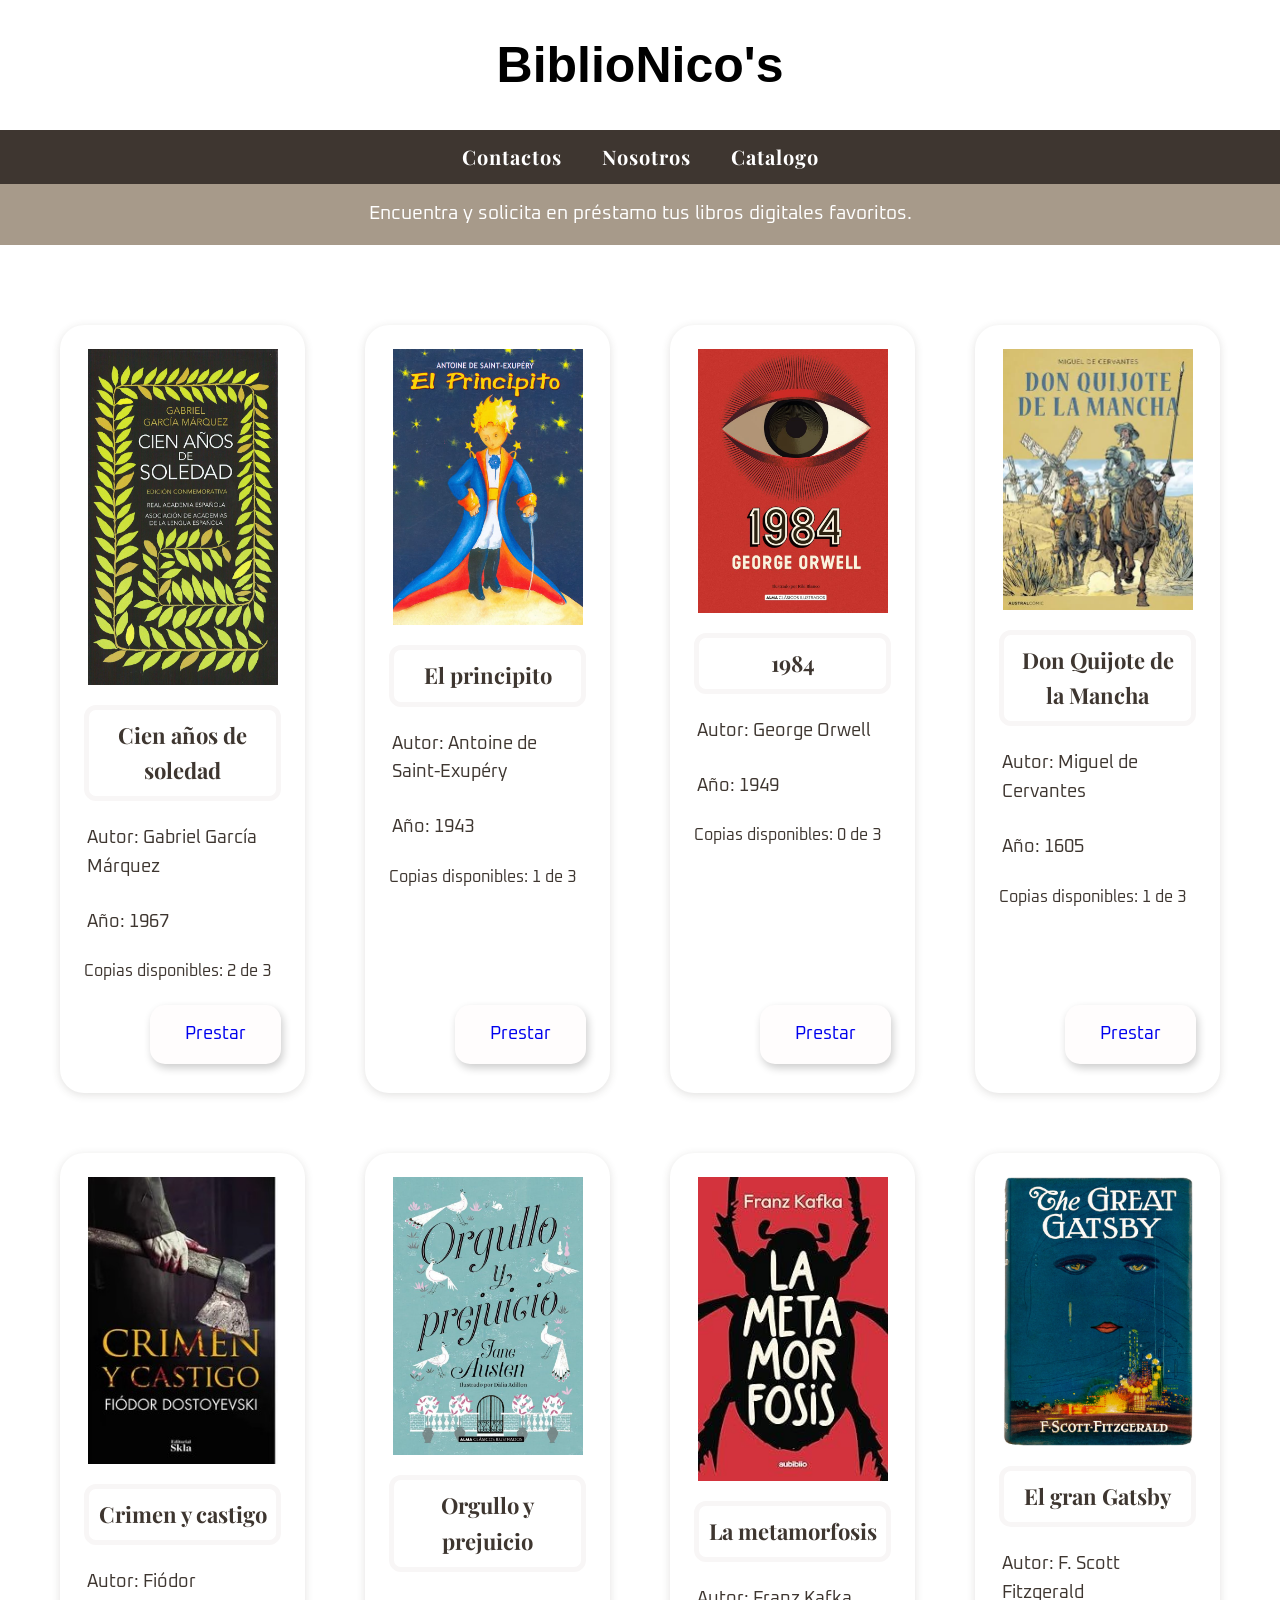
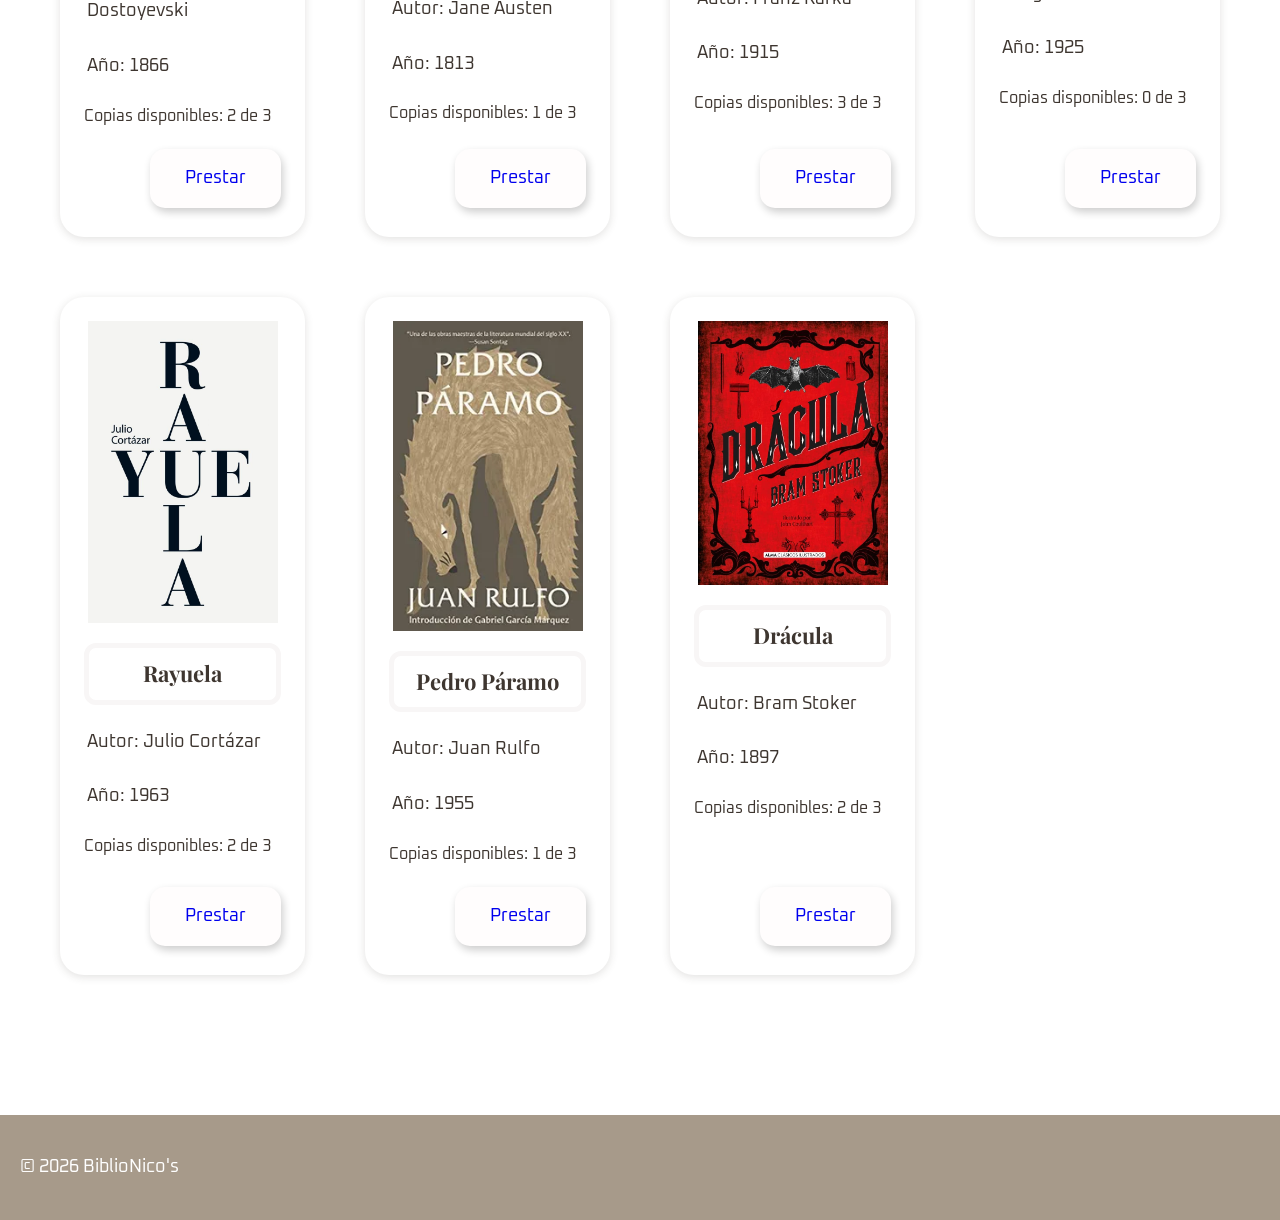
==== index.html @ f0444aaa "mi_biblioteca" ====
<!DOCTYPE html>
<html lang="es">
<head>
    <meta charset="UTF-8">
    <meta name="viewport" content="width=device-width, initial-scale=1.0">
    <link rel="preconnect" href="https://fonts.googleapis.com">
<link rel="preconnect" href="https://fonts.gstatic.com" crossorigin>
<link href="https://fonts.googleapis.com/css2?family=Oxanium:wght@200..800&family=Playfair+Display:ital,wght@0,400..900;1,400..900&display=swap" 
      rel="stylesheet">
    <link rel="stylesheet" href="estilos.css">
    <link rel="stylesheet" href="https://cdn.jsdelivr.net/npm/bootstrap-icons@1.11.3/font/bootstrap-icons.min.css">
    <title>BiblioNico's</title>
</head>
<body>
    <h1 id="titulo1">BiblioNico's</h1>
    <header>
        <nav><a href="contacto.html"></i>Contactos</a>
             <a href="contacto.html"></i>Nosotros</a>
             <a href="catalogo.html"></i>Catalogo</a>
        </nav>
    </header>

    <main>

    <section class="catalogo">
        <p class="tipo1">Encuentra y solicita en préstamo tus libros digitales favoritos.</p>

        <div class="contenedor-libros">

            <article class="libro">
                <div class="libro-info">
                    <img src="Portadas/cien-anos.jpg" alt="Portada del libro Cien años de soledad">
                    <h3>  Cien años de soledad  </h3>
                    <p class="autor">Autor: Gabriel García Márquez</p>
                    <p class="detalle">Año: 1967</p>
                    <span class="estado-disponible">Copias disponibles: 2 de 3</span>
                    <a href="contacto.html" class="btn-prestar"></i>Prestar</a>
                </div>
            </article>

            <article class="libro">
                <div class="libro-info">
                    <img src="Portadas/principito.jpg" alt="Portada del principito">
                    <h3>   El principito    </h3>
                    <p class="autor">Autor: Antoine de Saint-Exupéry</p>
                    <p class="detalle">Año: 1943</p>
                    <span class="estado-disponible">Copias disponibles: 1 de 3</span>
                    <a href="contacto.html" class="btn-prestar"></i> Prestar</a>
                </div>
            </article>

            <article class="libro">
                <div class="libro-info">
                    <img src="Portadas/1984.jpg" alt="Portada de 1984">
                    <h3>    1984    </h3>
                    <p class="autor">Autor: George Orwell</p>
                    <p class="detalle">Año: 1949</p>
                    <span class="estado-disponible">Copias disponibles: 0 de 3</span>
                    <a href="contacto.html" class="btn-prestar"></i> Prestar</a>
                </div>
            </article>

            <article class="libro">
                <div class="libro-info">
                    <img src="Portadas/donquijote.jpg" alt="Portada de quijote">
                    <h3>    Don Quijote de la Mancha   </h3>
                    <p class="autor">Autor: Miguel de Cervantes</p>
                    <p class="detalle">Año: 1605</p>
                    <span class="estado-disponible">Copias disponibles: 1 de 3</span>
                    <a href="contacto.html" class="btn-prestar"></i> Prestar</a>
                </div>
            </article>

            <article class="libro">
                <div class="libro-info">
                    <img src="Portadas/crimen_castigo.jpg" alt="Portada de Crimen y castigo">
                    <h3>    Crimen y castigo    </h3>
                    <p class="autor">Autor: Fiódor Dostoyevski</p>
                    <p class="detalle">Año: 1866</p>
                    <span class="estado-disponible">Copias disponibles: 2 de 3</span>
                    <a href="contacto.html" class="btn-prestar"> Prestar</a>
                </div>
            </article>

            <article class="libro">
                <div class="libro-info">
                    <img src="Portadas/orgullo_prejuicio.jpg" alt="Portada de Orgullo y prejuicio">
                    <h3>    Orgullo y prejuicio </h3>
                    <p class="autor">Autor: Jane Austen</p>
                    <p class="detalle">Año: 1813</p>
                    <span class="estado-disponible">Copias disponibles: 1 de 3</span>
                    <a href="contacto.html" class="btn-prestar"> Prestar</a>
                </div>
            </article>

            <article class="libro">
                <div class="libro-info">
                    <img src="Portadas/metamorfosis.jpg" alt="Portada de La metamorfosis">
                    <h3>    La metamorfosis </h3>
                    <p class="autor">Autor: Franz Kafka</p>
                    <p class="detalle">Año: 1915</p>
                    <span class="estado-disponible">Copias disponibles: 3 de 3</span>
                    <a href="contacto.html" class="btn-prestar"> Prestar</a>
                </div>
            </article>

            <article class="libro">
                <div class="libro-info">
                    <img src="Portadas/the_great.jpg" alt="Portada de El gran Gatsby">
                    <h3>    El gran Gatsby  </h3>
                    <p class="autor">Autor: F. Scott Fitzgerald</p>
                    <p class="detalle">Año: 1925</p>
                    <span class="estado-disponible">Copias disponibles: 0 de 3</span>
                    <a href="contacto.html" class="btn-prestar"> Prestar</a>
                </div>
            </article>

            <article class="libro">
                <div class="libro-info">
                    <img src="Portadas/rayuela.png" alt="Portada de Rayuela">
                    <h3>    Rayuela </h3>
                    <p class="autor">Autor: Julio Cortázar</p>
                    <p class="detalle">Año: 1963</p>
                    <span class="estado-disponible">Copias disponibles: 2 de 3</span>
                    <a href="contacto.html" class="btn-prestar"> Prestar</a>
                </div>
            </article>

            <article class="libro">
                <div class="libro-info">
                    <img src="Portadas/pedro_paramo.png" alt="Portada de Pedro Páramo">
                    <h3>    Pedro Páramo    </h3>
                    <p class="autor">Autor: Juan Rulfo</p>
                    <p class="detalle">Año: 1955</p>
                    <span class="estado-disponible">Copias disponibles: 1 de 3</span>
                    <a href="contacto.html" class="btn-prestar"> Prestar</a>
                </div>
            </article>

            <article class="libro">
                <div class="libro-info">
                    <img src="Portadas/dracula.jpg" alt="Portada de Drácula">
                    <h3>    Drácula </h3>
                    <p class="autor">Autor: Bram Stoker</p>
                    <p class="detalle">Año: 1897</p>
                    <span class="estado-disponible">Copias disponibles: 2 de 3</span>
                    <a href="contacto.html" class="btn-prestar"> Prestar</a>
                </div>
            </article>

        </div>
    </section>
    </main>
    <footer>
        <p> &copy; 2026 BiblioNico's</p>
    </footer>
</body>
</html>
---- estilos.css ----
* {
    box-sizing: border-box;
}

body{
    background-color:white;
    color:var(--oscuro);
    font-family: 'Oxanium', Arial, sans-serif;
    line-height: 1.6;

    margin: 0;
}

footer{
    background-color:#A79A8A;
    padding: 20px;
    margin: 80px 0 0 0;
}
footer p {
    color:white;
    font-size:18px;
}

:root {
    --fondo: #C7D3DB;
    --taupe: #A79A8A;
    --acento: #FCF7DF;
    --oscuro: #3E3630;
    --tarjeta: #FFFFFF;
}

main {
    margin: 0;
    padding: 20px;
}

.catalogo {
    display: block;
}

.contenedor-libros {
    display: grid;
    grid-template-columns: repeat(4, 1fr);
    gap: 60px;
    padding: 40px;
}

@media (max-width: 1100px) {
    .contenedor-libros {
        grid-template-columns: repeat(3, 1fr);
    }
}

@media (max-width: 900px) {
    .contenedor-libros {
        grid-template-columns: repeat(2, 1fr);
    }
}

@media (max-width: 560px) {
    .contenedor-libros {
        grid-template-columns: 1fr;
    }
}

.libro {
    background-color: var(--tarjeta);
    border-radius: 24px;
    overflow: hidden;
    box-shadow: 0 2px 8px rgba(62, 54, 48, 0.15);
    padding: 24px;
}

.tipo1{
    box-sizing: border-box;
    margin: -20px -20px 40px -20px;
    padding: 15px;

    background-color:#A79A8A;
    text-align: center;
    font-size: 1.2rem;
    color:rgb(255, 255, 255);
}

.tabla{
    margin-top: 60px;
}

h1, h2 {
    font-family: 'Playfair Display', serif;
    margin-bottom: 0;
}

#titulo1 {
    text-align: center;
    color:#000000;
    font-size: 50px;
    padding: 25px;
    margin:auto;
    background-color:white;
    font-family: Arial;
}
#subtitulo{
    color:rgb(4, 0, 8);
}

.article div img {
    width: 150px;
    height: auto;
    font-family: 'Playfair Display', serif;
    border-radius: 8px; 
}

table{
    border-collapse: collapse;
    width: 40%;
}
th,td{
    border: 1px solid black;
    padding: 8px;
    text-align:left;
}
th {
    background-color: #fafafa;
    color: rgb(17, 17, 17);
}
tr:nth-child(even) {
    background-color: #fafafa;
}

caption {
    background-color: #f5f5f5f8;
    color: rgb(0, 0, 0);
    padding: 10px;
    font-size: 20px;
    font-weight: bold;
    border: 1px solid black;
    border-bottom: none;
}

header a {
    text-decoration: none;
    text-align: center;
}

.contenedor-libros a{
    text-decoration: none;
}

a:hover {
    color:#A79A8A;
    text-decoration: underline;
}

a:active {
    color: rgb(8, 0, 0);
}

.libro img{
    width: 190px;
    max-width: 100%;
    height: auto;
    transition: transform 0.4s ease;
    display: block;
    margin: 0 auto;
}

header{
    margin-bottom: 0;
    background-color:#3E3630;
    margin: 0px;
    padding: 11px;
    box-sizing: border-box;
}

nav {
    display: flex;             
    justify-content: center;  
    gap: 40px;
    margin-bottom: 0;
    padding-bottom: 0;
}

nav a {
    font-family: 'Playfair Display', serif;
    font-size: 20px;
    font-weight: bold;
    letter-spacing: 1px;
    text-decoration: none;
    color: white;
    text-decoration: none; 
    font-weight: bold;     
}

.libro-info{
    display: flex;
    flex-direction: column;
    justify-content: center;
    gap: 20px;
    flex-wrap: wrap;
    height: 100%;
}

.libro h3 {
    font-family: 'Playfair Display', serif;
    font-size: 22px;
    margin: 0;
    padding: 8px;
    border: 5px solid #f8f6f6;
    border-radius: 12px;
    text-align: center;
}

.libro-info p {
    margin: 3px;
    font-size: 18px;
}

.btn-prestar {
    margin-top: auto;
    align-self: flex-end;
    margin-bottom: 5px;
    border-radius: 15px;
    border: 3px ;
    text-decoration: none;
    background-color: rgb(255, 253, 253);
    padding: 15px 35px;
    font-size: 18px;
    box-shadow: 2px 4px 8px rgba(0, 0, 0, 0.2);
}

.btn-prestar:hover,
.btn-prestar:active {
    text-decoration: none;
}

.btn-prestar:hover {
    background-color:var(--acento);
    color: var(--oscuro);
}
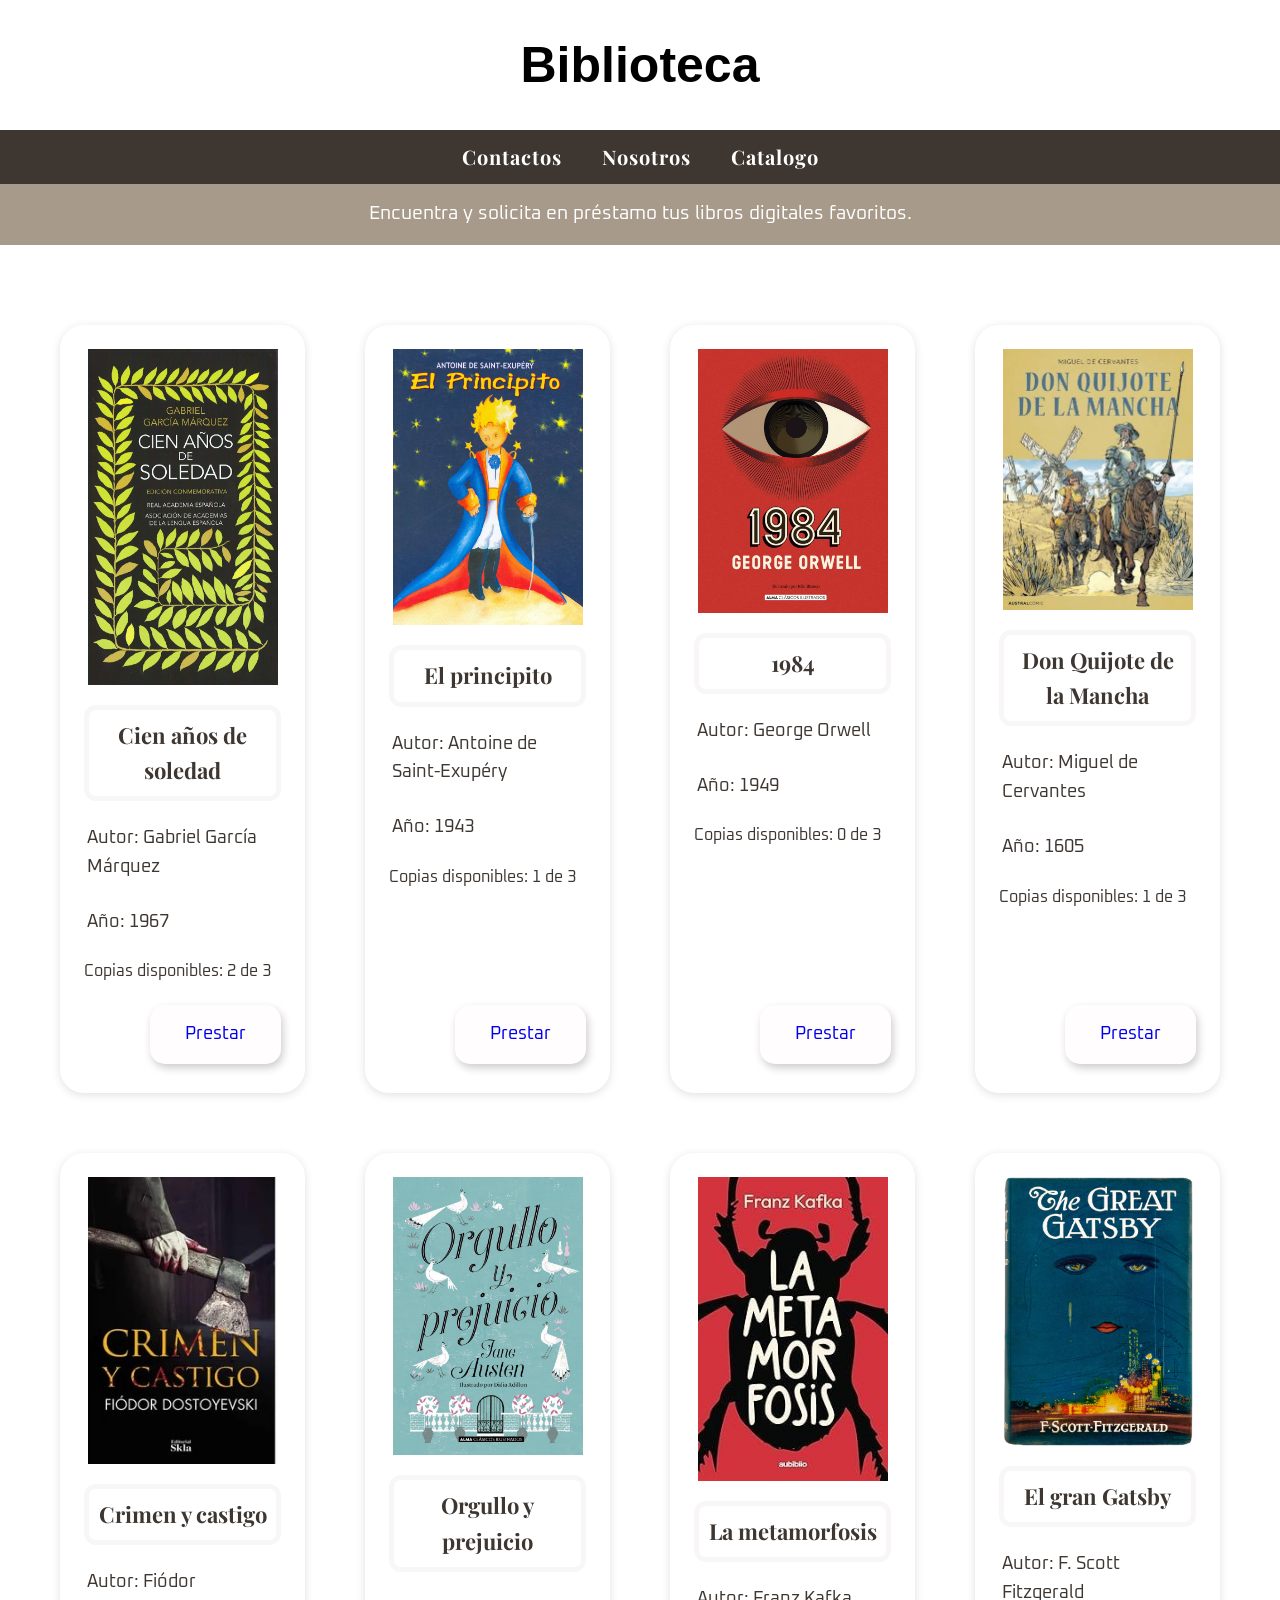
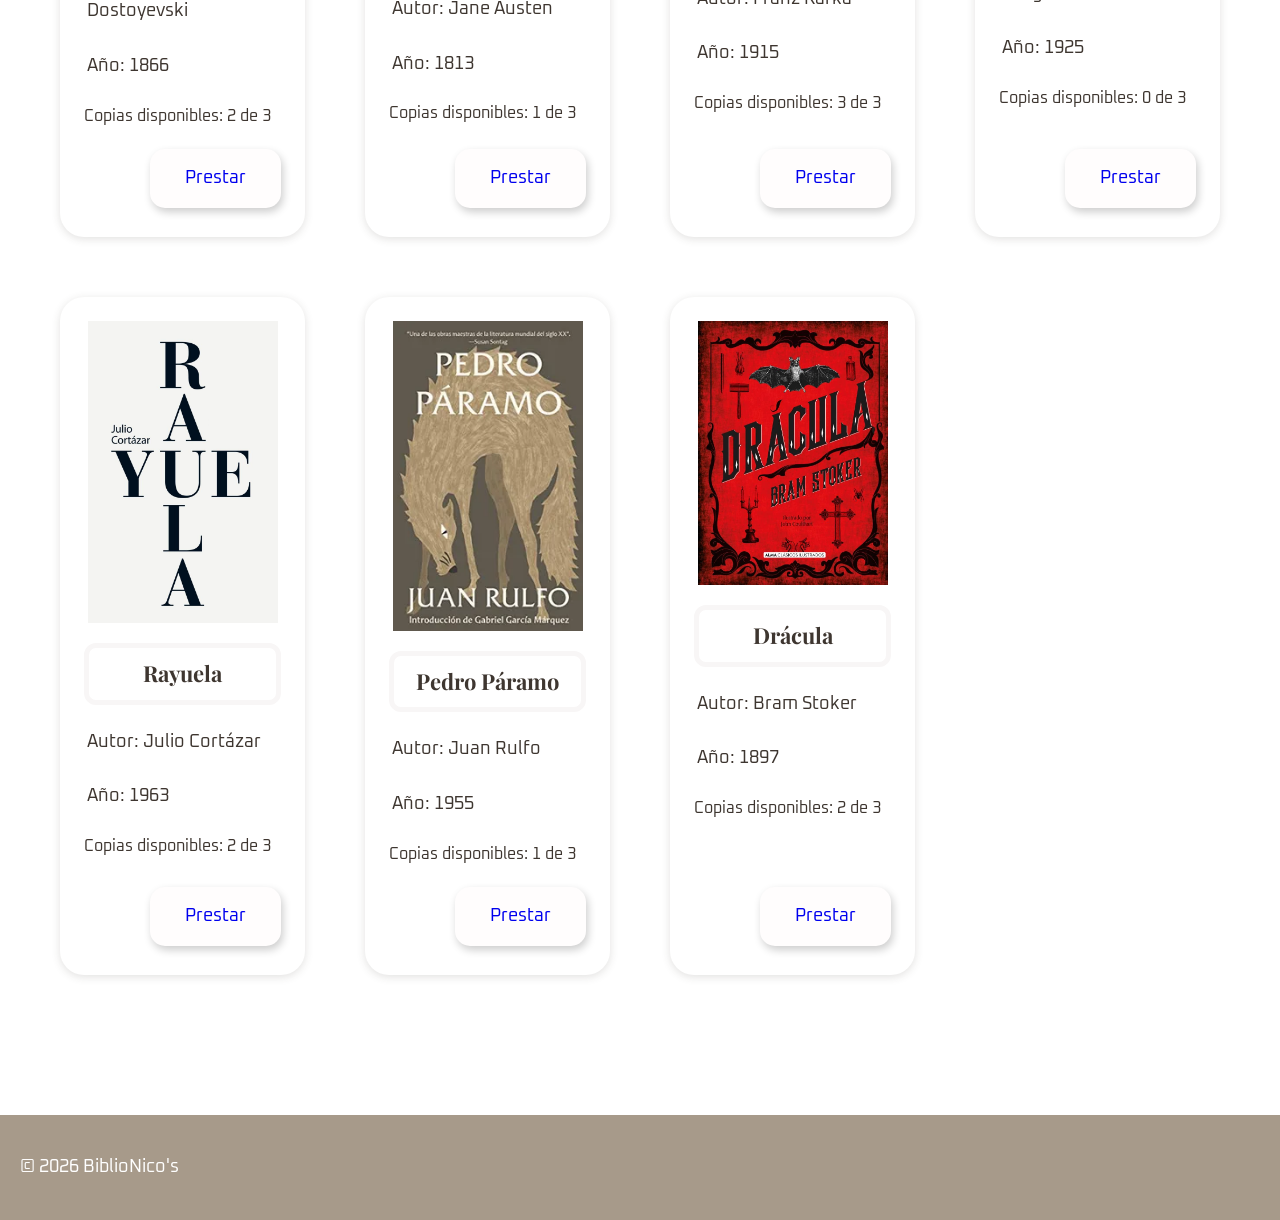
==== commit b0596ed3: "prueba" ====
--- a/index.html
+++ b/index.html
@@ -12,7 +12,7 @@
     <title>BiblioNico's</title>
 </head>
 <body>
-    <h1 id="titulo1">BiblioNico's</h1>
+    <h1 id="titulo1">Biblioteca</h1>
     <header>
         <nav><a href="contacto.html"></i>Contactos</a>
              <a href="contacto.html"></i>Nosotros</a>
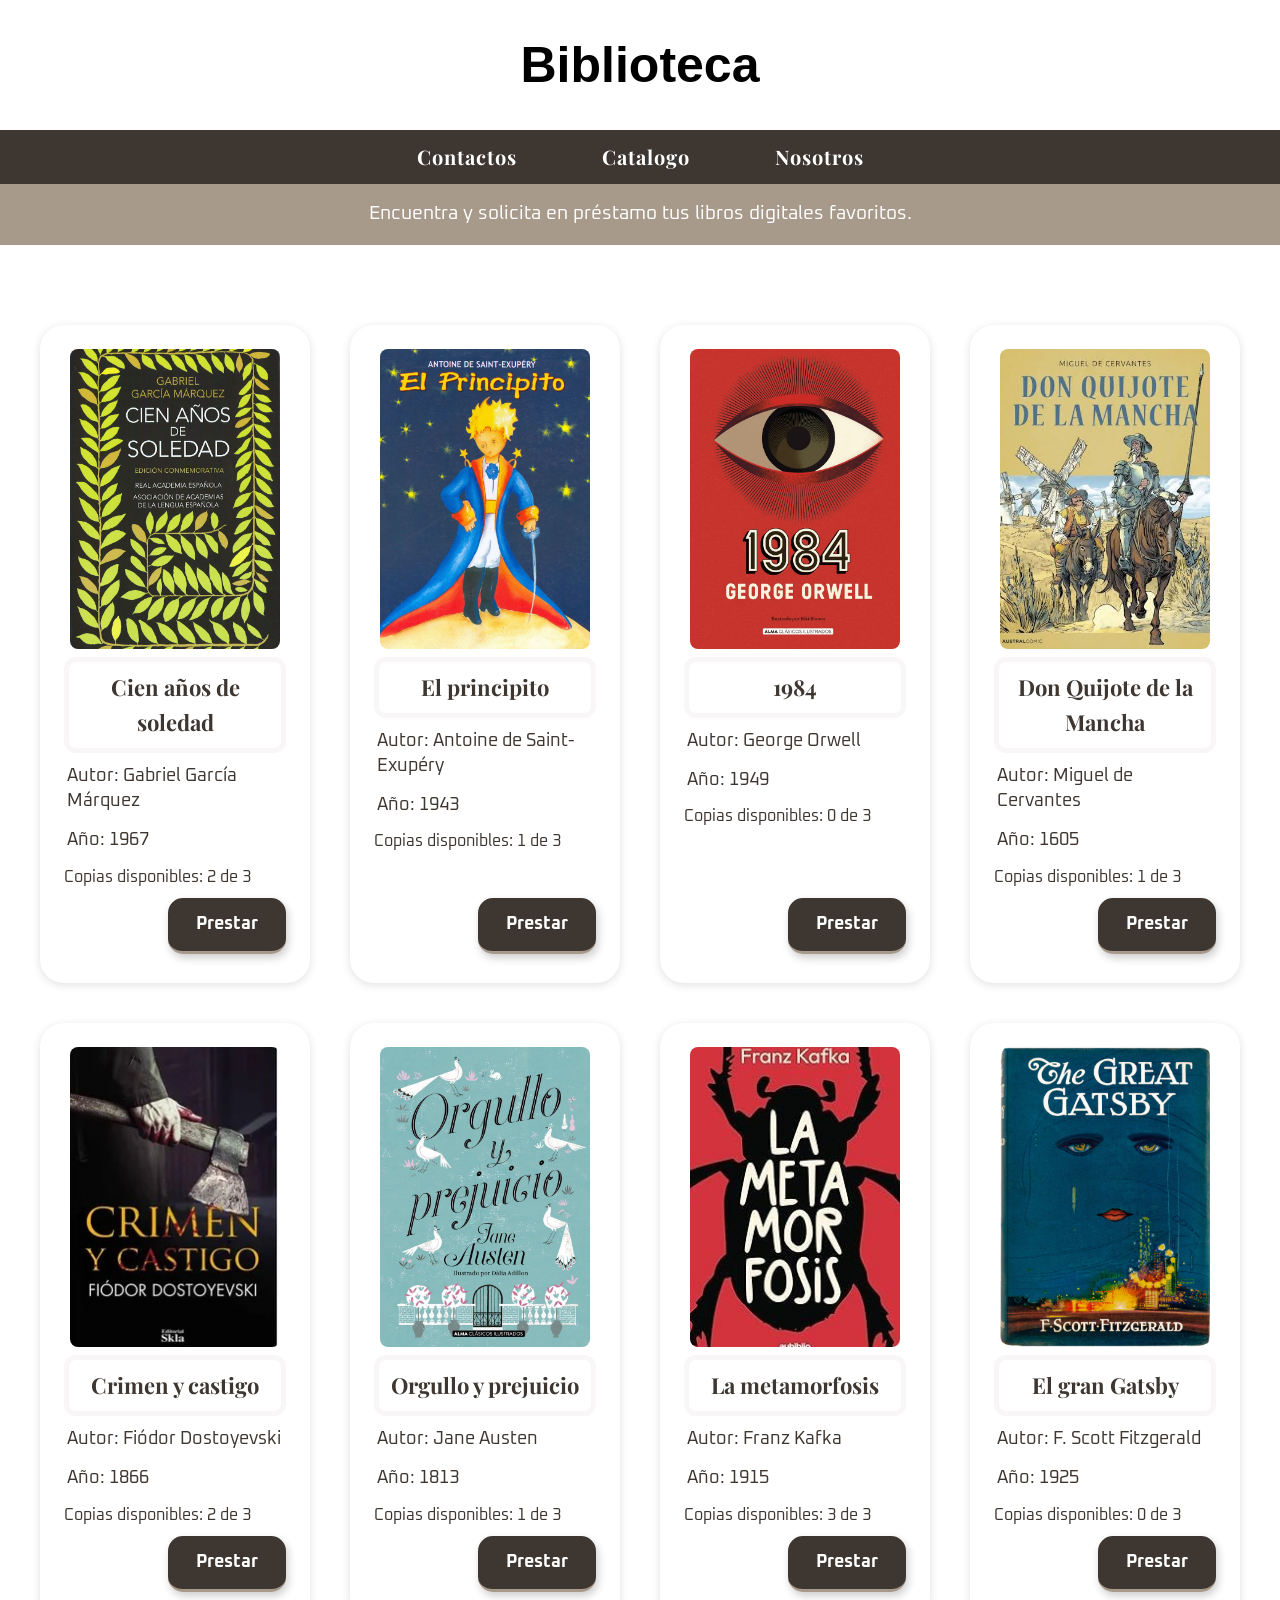
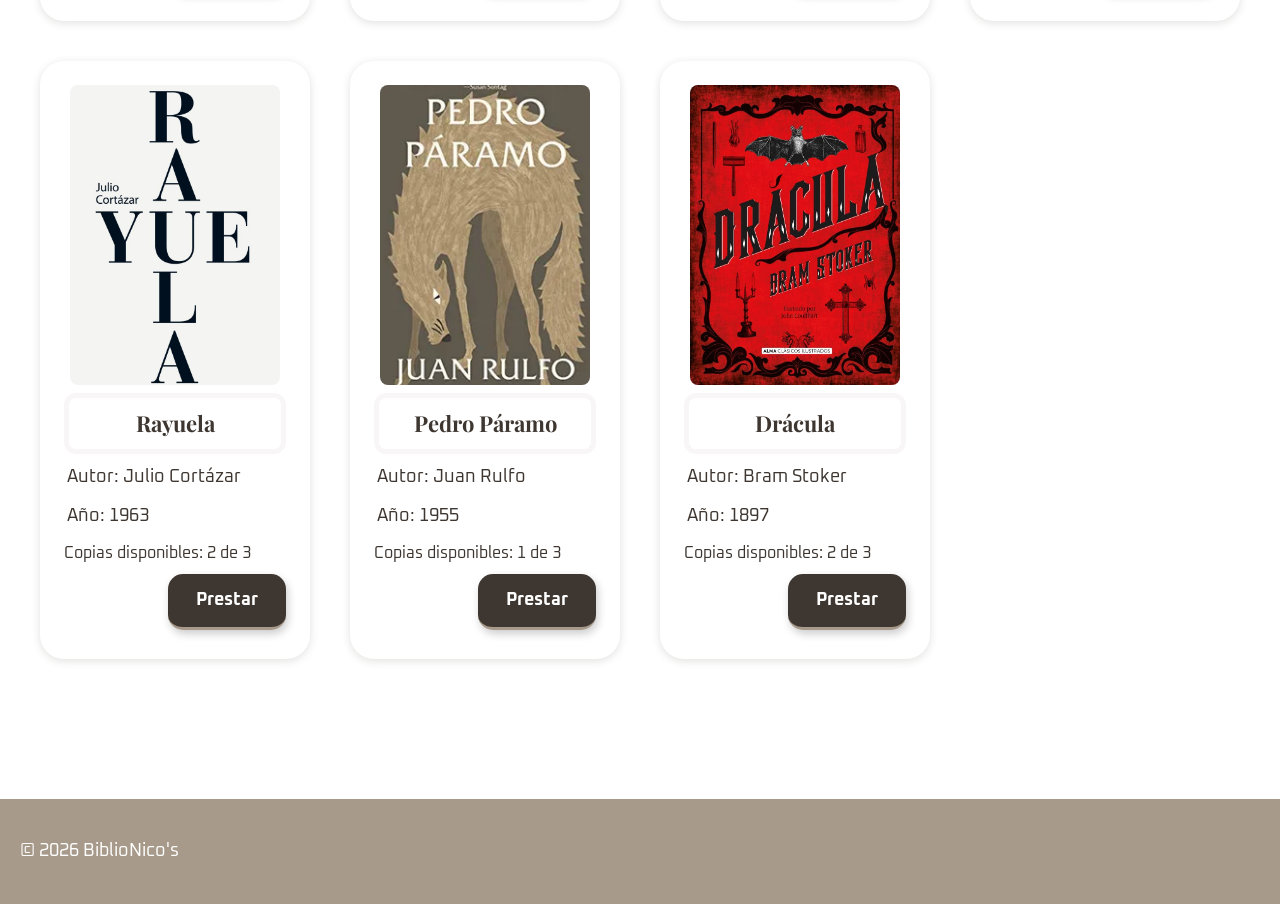
==== commit ea7cfc9a: "avance minimo" ====
--- a/index.html
+++ b/index.html
@@ -1,158 +1,174 @@
 <!DOCTYPE html>
 <html lang="es">
 <head>
+    <!-- ===== HEAD / METADATOS ===== -->
     <meta charset="UTF-8">
     <meta name="viewport" content="width=device-width, initial-scale=1.0">
     <link rel="preconnect" href="https://fonts.googleapis.com">
-<link rel="preconnect" href="https://fonts.gstatic.com" crossorigin>
-<link href="https://fonts.googleapis.com/css2?family=Oxanium:wght@200..800&family=Playfair+Display:ital,wght@0,400..900;1,400..900&display=swap" 
-      rel="stylesheet">
+    <link rel="preconnect" href="https://fonts.gstatic.com" crossorigin>
+    <link href="https://fonts.googleapis.com/css2?family=Oxanium:wght@200..800&family=Playfair+Display:ital,wght@0,400..900;1,400..900&display=swap"
+          rel="stylesheet">
     <link rel="stylesheet" href="estilos.css">
     <link rel="stylesheet" href="https://cdn.jsdelivr.net/npm/bootstrap-icons@1.11.3/font/bootstrap-icons.min.css">
     <title>BiblioNico's</title>
 </head>
 <body>
+    <!-- ===== TÍTULO PRINCIPAL ===== -->
     <h1 id="titulo1">Biblioteca</h1>
+
+    <!-- ===== HEADER / NAVEGACIÓN ===== -->
     <header>
-        <nav><a href="contacto.html"></i>Contactos</a>
-             <a href="contacto.html"></i>Nosotros</a>
-             <a href="catalogo.html"></i>Catalogo</a>
+        <nav>
+            <a href="contacto.html">Contactos</a>
+            <a href="catalogo.html">Catalogo</a>
+            <a href="contacto.html">Nosotros</a>
         </nav>
     </header>
 
+    <!-- ===== MAIN / CATÁLOGO DE LIBROS ===== -->
     <main>
+        <section class="catalogo">
+            <p class="tipo1">Encuentra y solicita en préstamo tus libros digitales favoritos.</p>
 
-    <section class="catalogo">
-        <p class="tipo1">Encuentra y solicita en préstamo tus libros digitales favoritos.</p>
+            <div class="contenedor-libros">
+                <!-- Libro: Cien años de soledad -->
+                <article class="libro">
+                    <div class="libro-info">
+                        <img src="Portadas/cien-anos.jpg" alt="Portada del libro Cien años de soledad">
+                        <h3>Cien años de soledad</h3>
+                        <p class="autor">Autor: Gabriel García Márquez</p>
+                        <p class="detalle">Año: 1967</p>
+                        <span class="estado-disponible">Copias disponibles: 2 de 3</span>
+                        <a href="contacto.html" class="btn-prestar">Prestar</a>
+                    </div>
+                </article>
 
-        <div class="contenedor-libros">
+                <!-- Libro: El principito -->
+                <article class="libro">
+                    <div class="libro-info">
+                        <img src="Portadas/principito.jpg" alt="Portada del principito">
+                        <h3>El principito</h3>
+                        <p class="autor">Autor: Antoine de Saint-Exupéry</p>
+                        <p class="detalle">Año: 1943</p>
+                        <span class="estado-disponible">Copias disponibles: 1 de 3</span>
+                        <a href="contacto.html" class="btn-prestar">Prestar</a>
+                    </div>
+                </article>
 
-            <article class="libro">
-                <div class="libro-info">
-                    <img src="Portadas/cien-anos.jpg" alt="Portada del libro Cien años de soledad">
-                    <h3>  Cien años de soledad  </h3>
-                    <p class="autor">Autor: Gabriel García Márquez</p>
-                    <p class="detalle">Año: 1967</p>
-                    <span class="estado-disponible">Copias disponibles: 2 de 3</span>
-                    <a href="contacto.html" class="btn-prestar"></i>Prestar</a>
-                </div>
-            </article>
+                <!-- Libro: 1984 -->
+                <article class="libro">
+                    <div class="libro-info">
+                        <img src="Portadas/1984.jpg" alt="Portada de 1984">
+                        <h3>1984</h3>
+                        <p class="autor">Autor: George Orwell</p>
+                        <p class="detalle">Año: 1949</p>
+                        <span class="estado-disponible">Copias disponibles: 0 de 3</span>
+                        <a href="contacto.html" class="btn-prestar">Prestar</a>
+                    </div>
+                </article>
 
-            <article class="libro">
-                <div class="libro-info">
-                    <img src="Portadas/principito.jpg" alt="Portada del principito">
-                    <h3>   El principito    </h3>
-                    <p class="autor">Autor: Antoine de Saint-Exupéry</p>
-                    <p class="detalle">Año: 1943</p>
-                    <span class="estado-disponible">Copias disponibles: 1 de 3</span>
-                    <a href="contacto.html" class="btn-prestar"></i> Prestar</a>
-                </div>
-            </article>
+                <!-- Libro: Don Quijote de la Mancha -->
+                <article class="libro">
+                    <div class="libro-info">
+                        <img src="Portadas/donquijote.jpg" alt="Portada de quijote">
+                        <h3>Don Quijote de la Mancha</h3>
+                        <p class="autor">Autor: Miguel de Cervantes</p>
+                        <p class="detalle">Año: 1605</p>
+                        <span class="estado-disponible">Copias disponibles: 1 de 3</span>
+                        <a href="contacto.html" class="btn-prestar">Prestar</a>
+                    </div>
+                </article>
 
-            <article class="libro">
-                <div class="libro-info">
-                    <img src="Portadas/1984.jpg" alt="Portada de 1984">
-                    <h3>    1984    </h3>
-                    <p class="autor">Autor: George Orwell</p>
-                    <p class="detalle">Año: 1949</p>
-                    <span class="estado-disponible">Copias disponibles: 0 de 3</span>
-                    <a href="contacto.html" class="btn-prestar"></i> Prestar</a>
-                </div>
-            </article>
+                <!-- Libro: Crimen y castigo -->
+                <article class="libro">
+                    <div class="libro-info">
+                        <img src="Portadas/crimen_castigo.jpg" alt="Portada de Crimen y castigo">
+                        <h3>Crimen y castigo</h3>
+                        <p class="autor">Autor: Fiódor Dostoyevski</p>
+                        <p class="detalle">Año: 1866</p>
+                        <span class="estado-disponible">Copias disponibles: 2 de 3</span>
+                        <a href="contacto.html" class="btn-prestar">Prestar</a>
+                    </div>
+                </article>
 
-            <article class="libro">
-                <div class="libro-info">
-                    <img src="Portadas/donquijote.jpg" alt="Portada de quijote">
-                    <h3>    Don Quijote de la Mancha   </h3>
-                    <p class="autor">Autor: Miguel de Cervantes</p>
-                    <p class="detalle">Año: 1605</p>
-                    <span class="estado-disponible">Copias disponibles: 1 de 3</span>
-                    <a href="contacto.html" class="btn-prestar"></i> Prestar</a>
-                </div>
-            </article>
+                <!-- Libro: Orgullo y prejuicio -->
+                <article class="libro">
+                    <div class="libro-info">
+                        <img src="Portadas/orgullo_prejuicio.jpg" alt="Portada de Orgullo y prejuicio">
+                        <h3>Orgullo y prejuicio</h3>
+                        <p class="autor">Autor: Jane Austen</p>
+                        <p class="detalle">Año: 1813</p>
+                        <span class="estado-disponible">Copias disponibles: 1 de 3</span>
+                        <a href="contacto.html" class="btn-prestar">Prestar</a>
+                    </div>
+                </article>
 
-            <article class="libro">
-                <div class="libro-info">
-                    <img src="Portadas/crimen_castigo.jpg" alt="Portada de Crimen y castigo">
-                    <h3>    Crimen y castigo    </h3>
-                    <p class="autor">Autor: Fiódor Dostoyevski</p>
-                    <p class="detalle">Año: 1866</p>
-                    <span class="estado-disponible">Copias disponibles: 2 de 3</span>
-                    <a href="contacto.html" class="btn-prestar"> Prestar</a>
-                </div>
-            </article>
+                <!-- Libro: La metamorfosis -->
+                <article class="libro">
+                    <div class="libro-info">
+                        <img src="Portadas/metamorfosis.jpg" alt="Portada de La metamorfosis">
+                        <h3>La metamorfosis</h3>
+                        <p class="autor">Autor: Franz Kafka</p>
+                        <p class="detalle">Año: 1915</p>
+                        <span class="estado-disponible">Copias disponibles: 3 de 3</span>
+                        <a href="contacto.html" class="btn-prestar">Prestar</a>
+                    </div>
+                </article>
 
-            <article class="libro">
-                <div class="libro-info">
-                    <img src="Portadas/orgullo_prejuicio.jpg" alt="Portada de Orgullo y prejuicio">
-                    <h3>    Orgullo y prejuicio </h3>
-                    <p class="autor">Autor: Jane Austen</p>
-                    <p class="detalle">Año: 1813</p>
-                    <span class="estado-disponible">Copias disponibles: 1 de 3</span>
-                    <a href="contacto.html" class="btn-prestar"> Prestar</a>
-                </div>
-            </article>
+                <!-- Libro: El gran Gatsby -->
+                <article class="libro">
+                    <div class="libro-info">
+                        <img src="Portadas/the_great.jpg" alt="Portada de El gran Gatsby">
+                        <h3>El gran Gatsby</h3>
+                        <p class="autor">Autor: F. Scott Fitzgerald</p>
+                        <p class="detalle">Año: 1925</p>
+                        <span class="estado-disponible">Copias disponibles: 0 de 3</span>
+                        <a href="contacto.html" class="btn-prestar">Prestar</a>
+                    </div>
+                </article>
 
-            <article class="libro">
-                <div class="libro-info">
-                    <img src="Portadas/metamorfosis.jpg" alt="Portada de La metamorfosis">
-                    <h3>    La metamorfosis </h3>
-                    <p class="autor">Autor: Franz Kafka</p>
-                    <p class="detalle">Año: 1915</p>
-                    <span class="estado-disponible">Copias disponibles: 3 de 3</span>
-                    <a href="contacto.html" class="btn-prestar"> Prestar</a>
-                </div>
-            </article>
+                <!-- Libro: Rayuela -->
+                <article class="libro">
+                    <div class="libro-info">
+                        <img src="Portadas/rayuela.png" alt="Portada de Rayuela">
+                        <h3>Rayuela</h3>
+                        <p class="autor">Autor: Julio Cortázar</p>
+                        <p class="detalle">Año: 1963</p>
+                        <span class="estado-disponible">Copias disponibles: 2 de 3</span>
+                        <a href="contacto.html" class="btn-prestar">Prestar</a>
+                    </div>
+                </article>
 
-            <article class="libro">
-                <div class="libro-info">
-                    <img src="Portadas/the_great.jpg" alt="Portada de El gran Gatsby">
-                    <h3>    El gran Gatsby  </h3>
-                    <p class="autor">Autor: F. Scott Fitzgerald</p>
-                    <p class="detalle">Año: 1925</p>
-                    <span class="estado-disponible">Copias disponibles: 0 de 3</span>
-                    <a href="contacto.html" class="btn-prestar"> Prestar</a>
-                </div>
-            </article>
+                <!-- Libro: Pedro Páramo -->
+                <article class="libro">
+                    <div class="libro-info">
+                        <img src="Portadas/pedro_paramo.png" alt="Portada de Pedro Páramo">
+                        <h3>Pedro Páramo</h3>
+                        <p class="autor">Autor: Juan Rulfo</p>
+                        <p class="detalle">Año: 1955</p>
+                        <span class="estado-disponible">Copias disponibles: 1 de 3</span>
+                        <a href="contacto.html" class="btn-prestar">Prestar</a>
+                    </div>
+                </article>
 
-            <article class="libro">
-                <div class="libro-info">
-                    <img src="Portadas/rayuela.png" alt="Portada de Rayuela">
-                    <h3>    Rayuela </h3>
-                    <p class="autor">Autor: Julio Cortázar</p>
-                    <p class="detalle">Año: 1963</p>
-                    <span class="estado-disponible">Copias disponibles: 2 de 3</span>
-                    <a href="contacto.html" class="btn-prestar"> Prestar</a>
-                </div>
-            </article>
+                <!-- Libro: Drácula -->
+                <article class="libro">
+                    <div class="libro-info">
+                        <img src="Portadas/dracula.jpg" alt="Portada de Drácula">
+                        <h3>Drácula</h3>
+                        <p class="autor">Autor: Bram Stoker</p>
+                        <p class="detalle">Año: 1897</p>
+                        <span class="estado-disponible">Copias disponibles: 2 de 3</span>
+                        <a href="contacto.html" class="btn-prestar">Prestar</a>
+                    </div>
+                </article>
+            </div>
+        </section>
+    </main>
 
-            <article class="libro">
-                <div class="libro-info">
-                    <img src="Portadas/pedro_paramo.png" alt="Portada de Pedro Páramo">
-                    <h3>    Pedro Páramo    </h3>
-                    <p class="autor">Autor: Juan Rulfo</p>
-                    <p class="detalle">Año: 1955</p>
-                    <span class="estado-disponible">Copias disponibles: 1 de 3</span>
-                    <a href="contacto.html" class="btn-prestar"> Prestar</a>
-                </div>
-            </article>
-
-            <article class="libro">
-                <div class="libro-info">
-                    <img src="Portadas/dracula.jpg" alt="Portada de Drácula">
-                    <h3>    Drácula </h3>
-                    <p class="autor">Autor: Bram Stoker</p>
-                    <p class="detalle">Año: 1897</p>
-                    <span class="estado-disponible">Copias disponibles: 2 de 3</span>
-                    <a href="contacto.html" class="btn-prestar"> Prestar</a>
-                </div>
-            </article>
-
-        </div>
-    </section>
-    </main>
+    <!-- ===== FOOTER ===== -->
     <footer>
-        <p> &copy; 2026 BiblioNico's</p>
+        <p>&copy; 2026 BiblioNico's</p>
     </footer>
 </body>
 </html>
--- a/estilos.css
+++ b/estilos.css
@@ -1,27 +1,9 @@
-
-* {
-    box-sizing: border-box;
-}
-
-body{
-    background-color:white;
-    color:var(--oscuro);
-    font-family: 'Oxanium', Arial, sans-serif;
-    line-height: 1.6;
-
-    margin: 0;
-}
-
-footer{
-    background-color:#A79A8A;
-    padding: 20px;
-    margin: 80px 0 0 0;
-}
-footer p {
-    color:white;
-    font-size:18px;
-}
-
+/* ============================================================
+   BIBLIONICO'S - Hoja de estilos principal
+   Organizada por secciones para fácil mantenimiento
+   ============================================================ */
+
+/* ---------- 1. Variables / Tema de color ---------- */
 :root {
     --fondo: #C7D3DB;
     --taupe: #A79A8A;
@@ -30,38 +12,129 @@
     --tarjeta: #FFFFFF;
 }
 
+/* ---------- 2. Reset & Base ---------- */
+* {
+    box-sizing: border-box;
+}
+
+body {
+    background-color: white;
+    color: var(--oscuro);
+    font-family: 'Oxanium', Arial, sans-serif;
+    line-height: 1.6;
+    margin: 0;
+}
+
 main {
     margin: 0;
     padding: 20px;
 }
 
+/* ---------- 3. Tipografía ---------- */
+h1, h2 {
+    font-family: 'Playfair Display', serif;
+    margin-bottom: 0;
+}
+
+#titulo1 {
+    text-align: center;
+    color: #000000;
+    font-size: 50px;
+    padding: 25px;
+    margin: auto;
+    background-color: white;
+    font-family: Arial;
+}
+
+#titulo_contacto {
+    color: #3E3630;
+    font-size: 35px;
+}
+
+#subtitulo {
+    color: rgb(4, 0, 8);
+}
+
+/* ---------- 4. Header & Navegación ---------- */
+header {
+    margin: 0px;
+    padding: 11px;
+    box-sizing: border-box;
+    margin-bottom: 0;
+    background-color: #3E3630;
+}
+
+nav {
+    display: flex;
+    justify-content: center;
+    gap: 85px;
+    margin-bottom: 0;
+    padding-bottom: 0;
+}
+
+nav a {
+    font-family: 'Playfair Display', serif;
+    font-size: 20px;
+    font-weight: bold;
+    letter-spacing: 1px;
+    text-decoration: none;
+    color: white;
+}
+
+header a {
+    text-decoration: none;
+    text-align: center;
+}
+
+/* ---------- 5. Footer ---------- */
+footer {
+    background-color: #A79A8A;
+    padding: 20px;
+    margin: 80px 0 0 0;
+}
+
+footer p {
+    color: white;
+    font-size: 18px;
+}
+
+/* ---------- 6. Enlaces generales ---------- */
+.contenedor-libros a {
+    text-decoration: none;
+}
+
+a:hover {
+    color: #A79A8A;
+    text-decoration: underline;
+}
+
+a:active {
+    color: rgb(8, 0, 0);
+}
+
+/* ---------- 7. Página principal: Catálogo de libros ---------- */
 .catalogo {
     display: block;
 }
 
+.tipo1 {
+    box-sizing: border-box;
+    margin: -20px -20px 40px -20px;
+    padding: 15px;
+    background-color: #A79A8A;
+    text-align: center;
+    font-size: 1.2rem;
+    color: rgb(255, 255, 255);
+}
+
 .contenedor-libros {
     display: grid;
-    grid-template-columns: repeat(4, 1fr);
-    gap: 60px;
+    grid-template-columns: repeat(4, minmax(270px, 330px));
+    gap: 40px;
     padding: 40px;
-}
-
-@media (max-width: 1100px) {
-    .contenedor-libros {
-        grid-template-columns: repeat(3, 1fr);
-    }
-}
-
-@media (max-width: 900px) {
-    .contenedor-libros {
-        grid-template-columns: repeat(2, 1fr);
-    }
-}
-
-@media (max-width: 560px) {
-    .contenedor-libros {
-        grid-template-columns: 1fr;
-    }
+    max-width: 1100px;
+    margin: 0 auto;
+    justify-content: center;
 }
 
 .libro {
@@ -72,59 +145,106 @@
     padding: 24px;
 }
 
-.tipo1{
-    box-sizing: border-box;
-    margin: -20px -20px 40px -20px;
-    padding: 15px;
-
-    background-color:#A79A8A;
-    text-align: center;
-    font-size: 1.2rem;
-    color:rgb(255, 255, 255);
-}
-
-.tabla{
-    margin-top: 60px;
-}
-
-h1, h2 {
-    font-family: 'Playfair Display', serif;
-    margin-bottom: 0;
-}
-
-#titulo1 {
-    text-align: center;
-    color:#000000;
-    font-size: 50px;
-    padding: 25px;
-    margin:auto;
-    background-color:white;
-    font-family: Arial;
-}
-#subtitulo{
-    color:rgb(4, 0, 8);
+.libro img {
+    width: 210px;
+    height: 300px;
+    object-fit: cover;
+    border-radius: 8px;
+    transition: transform 0.4s ease;
+    display: block;
+    margin: 0 auto;
 }
 
 .article div img {
     width: 150px;
     height: auto;
     font-family: 'Playfair Display', serif;
-    border-radius: 8px; 
-}
-
-table{
+    border-radius: 8px;
+}
+
+.libro-info {
+    display: flex;
+    flex-direction: column;
+    justify-content: center;
+    gap: 8px;
+    flex-wrap: wrap;
+    height: 100%;
+}
+
+.libro-info p {
+    margin: 0 0 4px 0;
+    font-size: 18px;
+    line-height: 1.4;
+}
+
+.libro h3 {
+    font-family: 'Playfair Display', serif;
+    font-size: 22px;
+    margin: 0;
+    padding: 8px;
+    border: 5px solid #f8f6f6;
+    border-radius: 12px;
+    text-align: center;
+}
+
+.libro-info p {
+    margin: 3px;
+    font-size: 18px;
+}
+
+.btn-prestar {
+    margin-top: auto;
+    align-self: flex-end;
+    margin-bottom: 5px;
+    border-radius: 15px;
+    border: 3px;
+    text-decoration: none;
+    background-color: var(--oscuro);
+    color: var(--tarjeta);
+    padding: 12px 28px;
+    font-size: 18px;
+    font-weight: bold;
+    box-shadow: 2px 4px 8px rgba(0, 0, 0, 0.2);
+    border: none;
+    border-bottom: 3px solid var(--taupe);
+}
+
+.btn-prestar:hover,
+.btn-prestar:active {
+    text-decoration: none;
+}
+
+.btn-prestar:hover {
+    background-color: var(--taupe);
+    color: var(--oscuro);
+}
+
+.btn-prestar:hover {
+    background-color: var(--acento);
+    color: var(--oscuro);
+}
+
+/* ---------- 8. Catálogo (tabla) ---------- */
+.tabla {
+    margin-top: 60px;
+}
+
+table {
     border-collapse: collapse;
     width: 40%;
 }
-th,td{
+
+th, td {
     border: 1px solid black;
     padding: 8px;
-    text-align:left;
-}
+    text-align: left;
+}
+
 th {
     background-color: #fafafa;
     color: rgb(17, 17, 17);
 }
+
 tr:nth-child(even) {
     background-color: #fafafa;
 }
@@ -139,103 +259,77 @@
     border-bottom: none;
 }
 
-header a {
-    text-decoration: none;
-    text-align: center;
-}
-
-.contenedor-libros a{
-    text-decoration: none;
-}
-
-a:hover {
-    color:#A79A8A;
-    text-decoration: underline;
-}
-
-a:active {
-    color: rgb(8, 0, 0);
-}
-
-.libro img{
-    width: 190px;
-    max-width: 100%;
-    height: auto;
-    transition: transform 0.4s ease;
+/* ---------- 9. Contacto / Formulario ---------- */
+form {
+    max-width: 600px;
+    margin: auto auto;
+    padding: 45px;
+    background-color: var(--tarjeta);
+    border-radius: 16px;
+    box-shadow: 0 2px 8px rgba(62, 54, 48, 0.308);
+}
+
+.encuadre {
+    font-size: 25px;
+    font-family: sans-serif;
+    letter-spacing: 1px;
+}
+
+/* ---------- Labels del formulario (en bloque, arriba de cada campo) ---------- */
+form label {
     display: block;
-    margin: 0 auto;
-}
-
-header{
-    margin-bottom: 0;
-    background-color:#3E3630;
-    margin: 0px;
-    padding: 11px;
-    box-sizing: border-box;
-}
-
-nav {
-    display: flex;             
-    justify-content: center;  
-    gap: 40px;
-    margin-bottom: 0;
-    padding-bottom: 0;
-}
-
-nav a {
-    font-family: 'Playfair Display', serif;
-    font-size: 20px;
+    margin-top: 14px;
+    margin-bottom: 4px;
+    font-size: 16px;
+    color: var(--oscuro);
+    font-weight: 600;
+}
+
+form input,
+form textarea,
+form select{
+    box-shadow: 0 1px 3px rgba(62, 54, 48, 0.356);
+    border-radius:10px;
+    border-bottom: 2px solid;
+    border: none; 
+    padding: 5px;
+    font-size:20px;
+    background-color: transparent;
+}
+form input:focus,textarea:focus,select:focus{
+    outline: none;
+}
+
+form button[type="submit"] {
+    width: 100%;
+    margin-top: 20px;
+    padding: 12px;
+    font-size: 18px;
+    font-family: 'Oxanium', Arial, sans-serif;
     font-weight: bold;
-    letter-spacing: 1px;
-    text-decoration: none;
-    color: white;
-    text-decoration: none; 
-    font-weight: bold;     
-}
-
-.libro-info{
-    display: flex;
-    flex-direction: column;
-    justify-content: center;
-    gap: 20px;
-    flex-wrap: wrap;
-    height: 100%;
-}
-
-.libro h3 {
-    font-family: 'Playfair Display', serif;
-    font-size: 22px;
-    margin: 0;
-    padding: 8px;
-    border: 5px solid #f8f6f6;
-    border-radius: 12px;
-    text-align: center;
-}
-
-.libro-info p {
-    margin: 3px;
-    font-size: 18px;
-}
-
-.btn-prestar {
-    margin-top: auto;
-    align-self: flex-end;
-    margin-bottom: 5px;
-    border-radius: 15px;
-    border: 3px ;
-    text-decoration: none;
-    background-color: rgb(255, 253, 253);
-    padding: 15px 35px;
-    font-size: 18px;
-    box-shadow: 2px 4px 8px rgba(0, 0, 0, 0.2);
-}
-
-.btn-prestar:hover,
-.btn-prestar:active {
-    text-decoration: none;
-}
-
-.btn-prestar:hover {
-    background-color:var(--acento);
-    color: var(--oscuro);
-}
+    color: var(--tarjeta);
+    background-color: var(--oscuro);
+    border: none;
+    border-bottom: 3px solid var(--taupe);
+    border-radius: 10px;
+}
+
+/* ---------- 10. Responsive ---------- */
+@media (max-width: 1100px) {
+    .contenedor-libros {
+        grid-template-columns: repeat(3, minmax(270px, 330px));
+    }
+}
+
+@media (max-width: 900px) {
+    .contenedor-libros {
+        grid-template-columns: repeat(2, minmax(270px, 330px));
+    }
+}
+
+@media (max-width: 560px) {
+    .contenedor-libros {
+        grid-template-columns: 1fr;
+        max-width: 320px;
+    }
+}
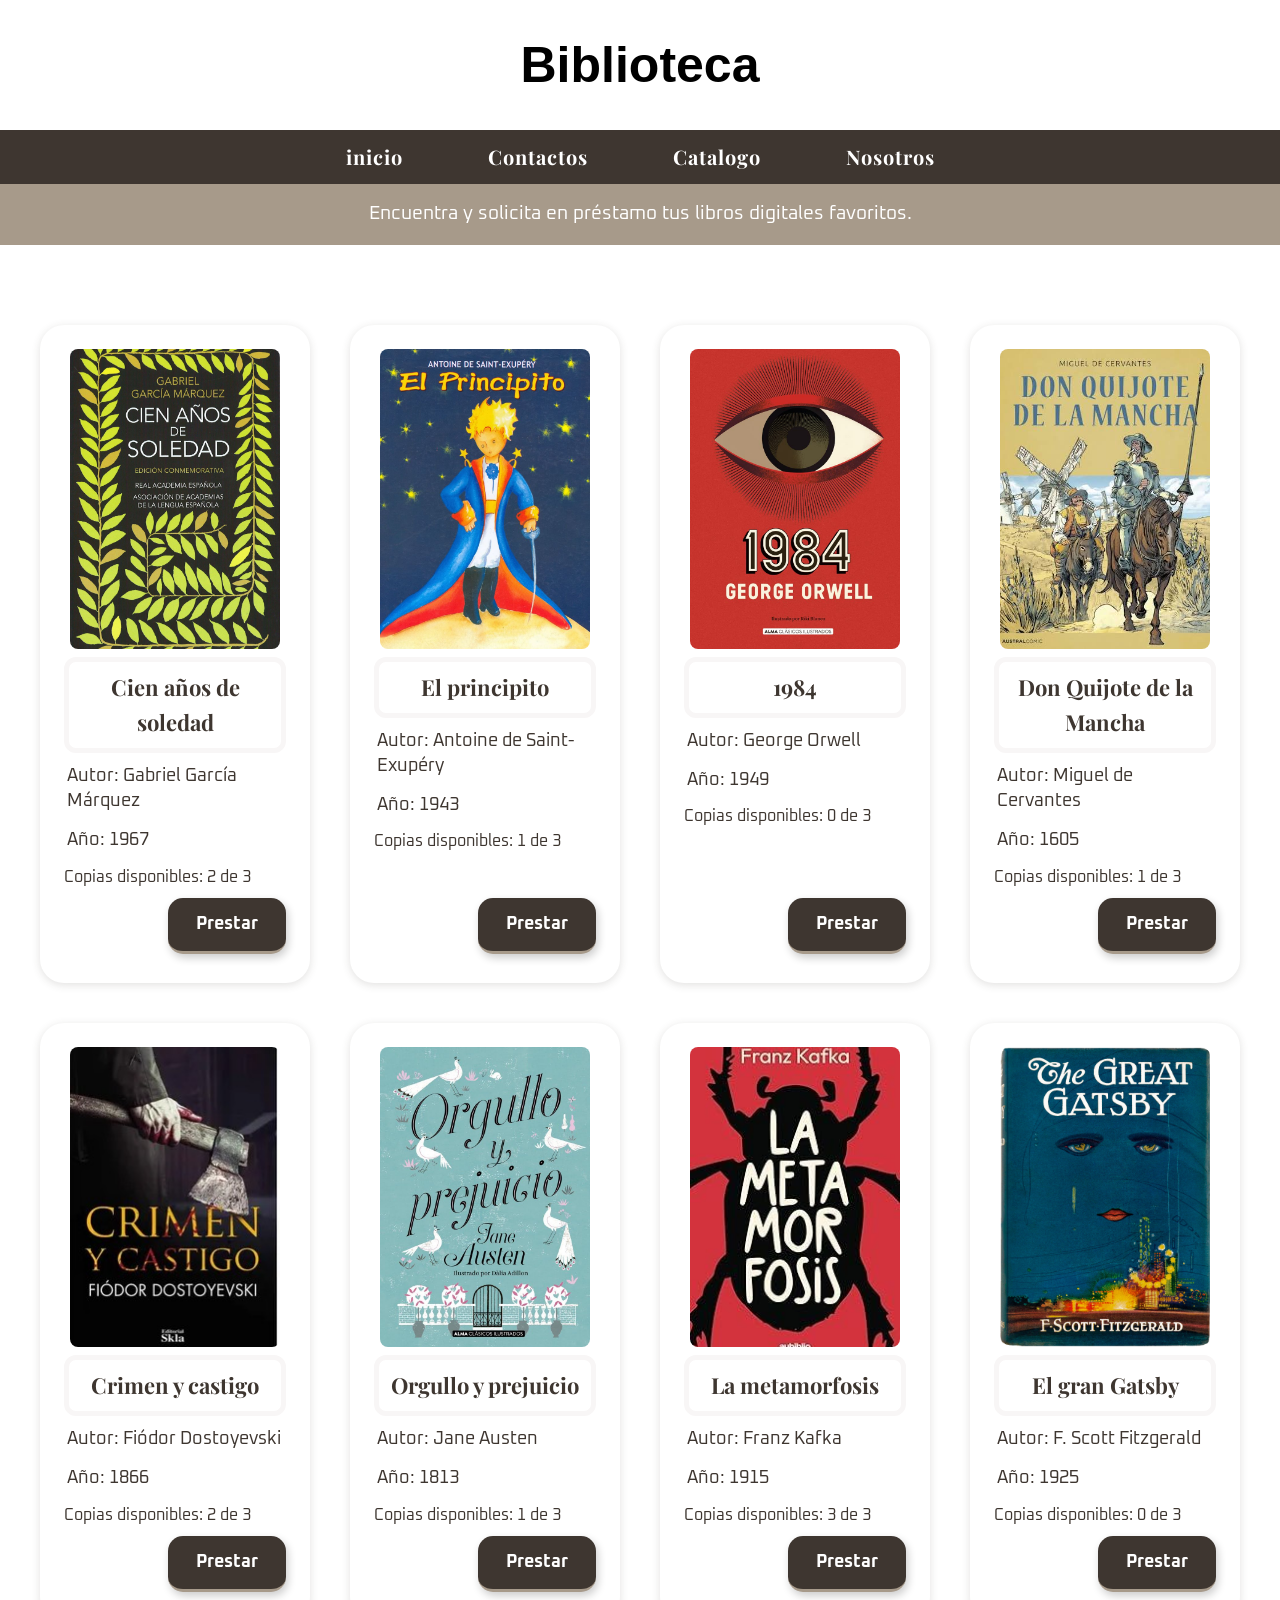
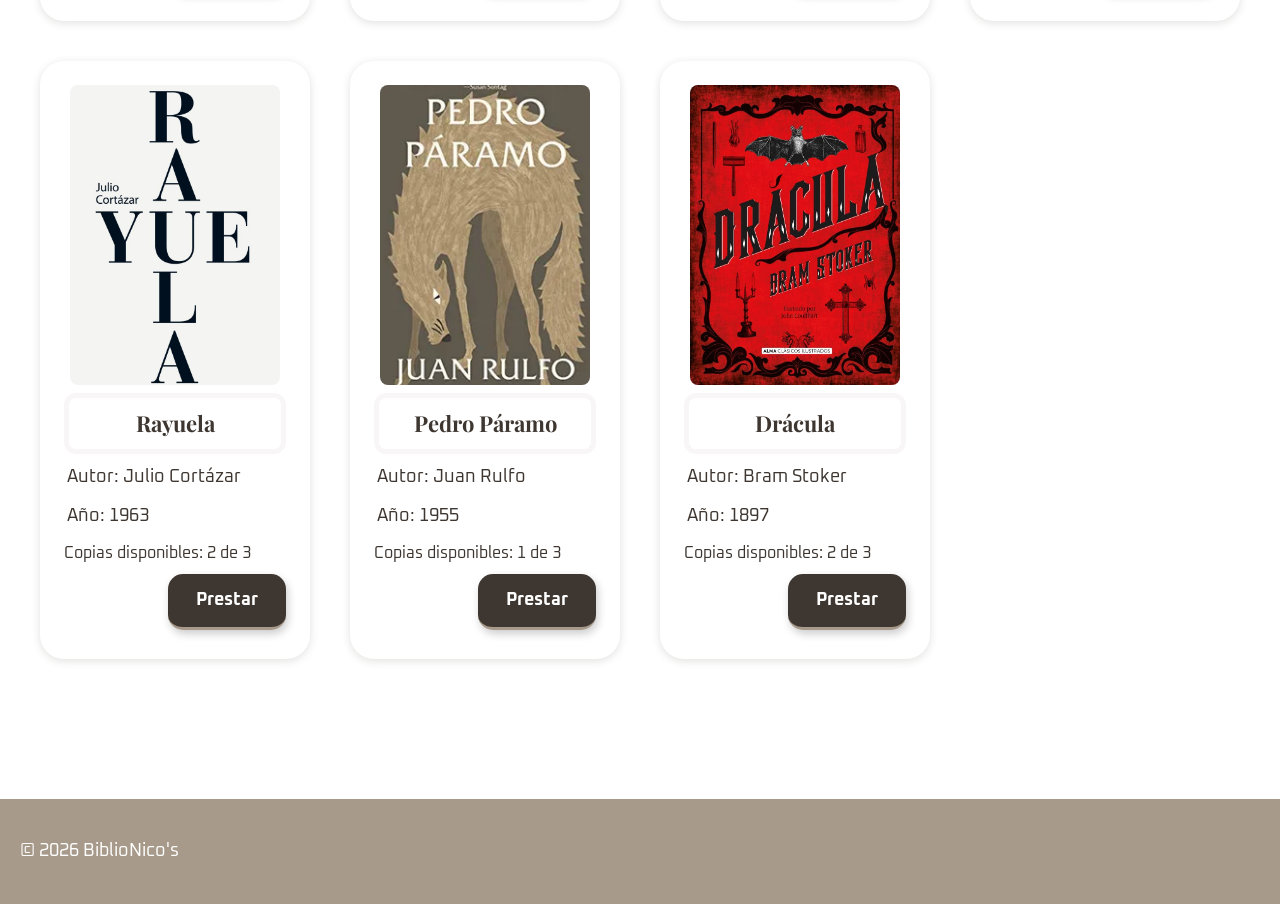
==== commit 6bcd59f1: "catalogo" ====
--- a/index.html
+++ b/index.html
@@ -19,6 +19,7 @@
     <!-- ===== HEADER / NAVEGACIÓN ===== -->
     <header>
         <nav>
+            <a href="index.html">inicio</a>
             <a href="contacto.html">Contactos</a>
             <a href="catalogo.html">Catalogo</a>
             <a href="contacto.html">Nosotros</a>
--- a/estilos.css
+++ b/estilos.css
@@ -332,4 +332,12 @@
         grid-template-columns: 1fr;
         max-width: 320px;
     }
-}+}
+
+/* ---------- 10. Responsive ---------- */
+h2{
+    color:white;
+    background-color:#A79A8A;
+    margin:0px;
+}
+
